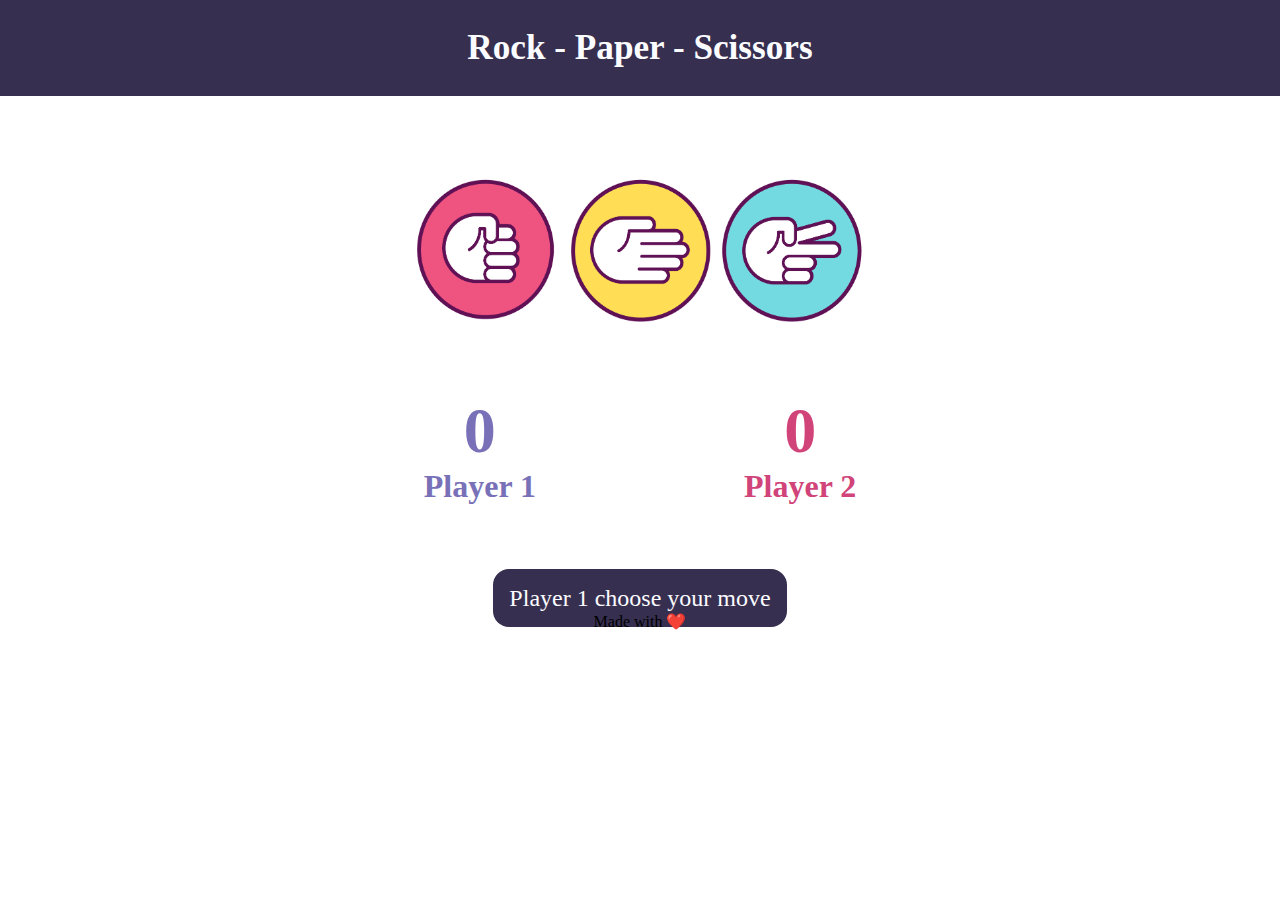
==== index.html @ 3a81cc21 "Update and rename game.html to index.html" ====
<!DOCTYPE html>
<html lang="en">

<head>
    <meta charset="UTF-8">
    <meta name="viewport" content="width=device-width, initial-scale=1.0">
    <title>Rock-Paper-Scissors</title>
    <link rel="stylesheet" href="https://cdnjs.cloudflare.com/ajax/libs/font-awesome/6.7.2/css/all.min.css" integrity="sha512-Evv84Mr4kqVGRNSgIGL/F/aIDqQb7xQ2vcrdIwxfjThSH8CSR7PBEakCr51Ck+w+/U6swU2Im1vVX0SVk9ABhg==" crossorigin="anonymous" referrerpolicy="no-referrer"
    />
    <link rel="stylesheet" href="game2.css">
</head>

<body>
    <h1>Rock - Paper - Scissors</h1>

    <div class="choices">
        <div class="choice" id="rock">
            <img src="rock.png" />
        </div>
        <div class="choice" id="paper">
            <img src="paper.png" />
        </div>
        <div class="choice" id="scissors">
            <img src="scissors.png" />
        </div>
    </div>

    <div class="score-board">
        <div class="score">
            <p id="player1score">0</p>
            <p id="para1"> Player 1 </p>
        </div>
        <div class="score">
            <p id="player2score">0</p>
            <p id="para2"> Player 2 </p>
        </div>
    </div>
    <div class="msg-cont">
        <p id="msg"> Player 1 choose your move</p>
    </div>
    <footer>
        <p>Made with ❤️</p>
    </footer>
    <script src="game2.js"></script>
</body>

</html>
---- game2.css ----
* {
    margin: 0;
    padding: 0;
    color: black;
    text-align: center;
    background-color: white;
}

h1 {
    color: #FBFCFF;
    background-color: #372f50;
    font-weight: 800;
    height: 6rem;
    line-height: 6rem;
    font-size: 2.2rem;
}

.choice {
    height: 200px;
    width: 200px;
    display: inline;
}

.choice:hover {
    opacity: 0.7;
    cursor: pointer;
}

img {
    height: 150px;
    width: 150px;
}

.choices {
    justify-content: center;
    margin-top: 5rem;
}

.score-board {
    display: flex;
    justify-content: center;
    align-items: center;
    font-size: 2rem;
    margin-top: 4rem;
    gap: 13rem;
}

#player1score,
#player2score {
    font-size: 4rem;
}

#player1score,
#para1 {
    color: #7871b8;
    font-weight: 700;
}

#player2score,
#para2 {
    color: #d14479;
    font-weight: 700;
}

.msg-cont {
    margin-top: 5rem;
}

#msg {
    color: #FBFCFF;
    background-color: #372f50;
    display: inline;
    font-size: 1.5rem;
    padding: 1rem;
    border-radius: 1rem;
}
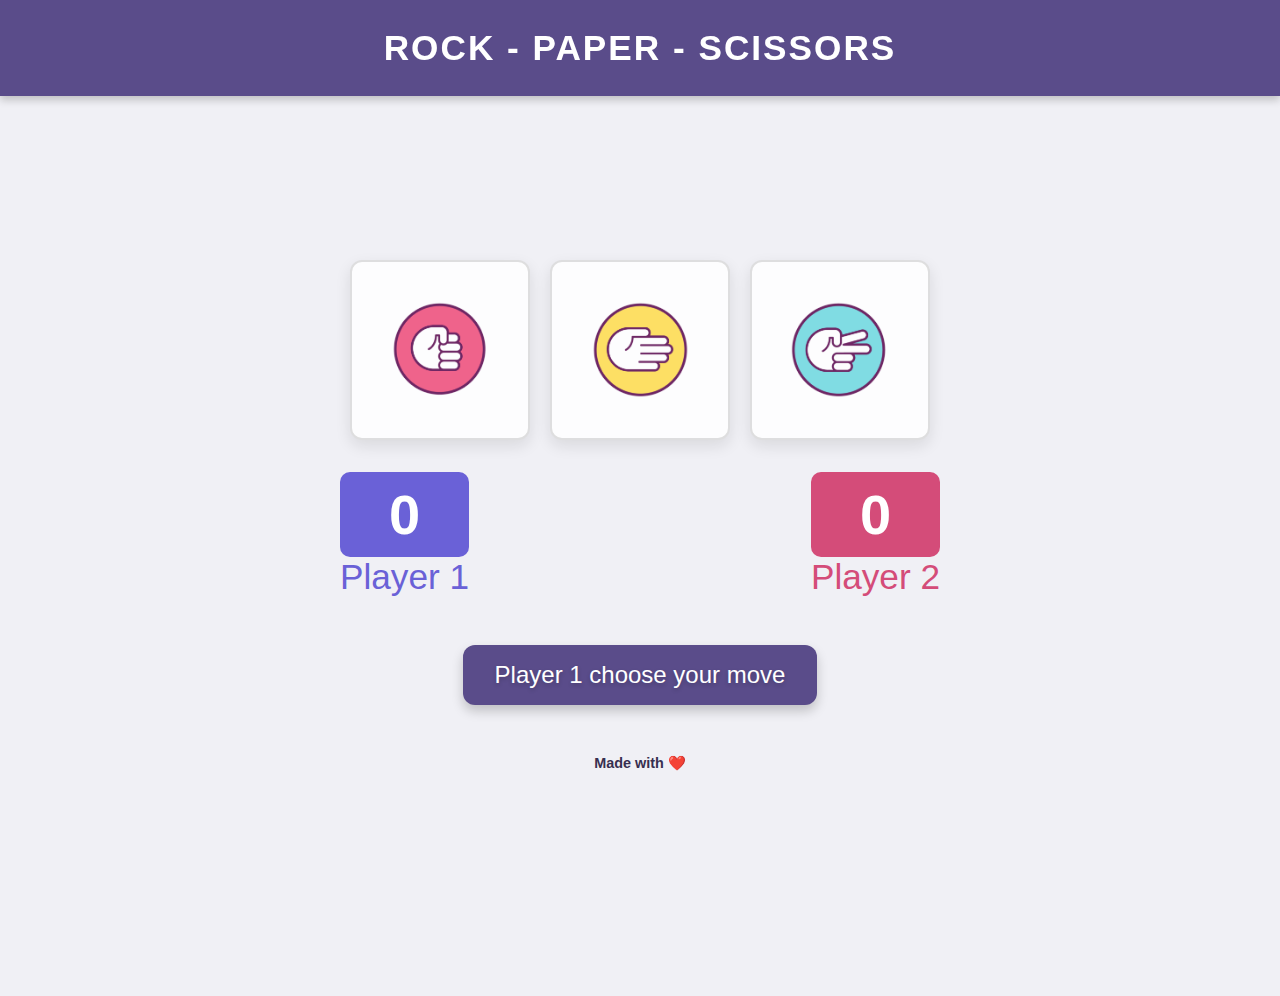
==== commit 616443ef: "Update index.html" ====
--- a/index.html
+++ b/index.html
@@ -7,7 +7,7 @@
     <title>Rock-Paper-Scissors</title>
     <link rel="stylesheet" href="https://cdnjs.cloudflare.com/ajax/libs/font-awesome/6.7.2/css/all.min.css" integrity="sha512-Evv84Mr4kqVGRNSgIGL/F/aIDqQb7xQ2vcrdIwxfjThSH8CSR7PBEakCr51Ck+w+/U6swU2Im1vVX0SVk9ABhg==" crossorigin="anonymous" referrerpolicy="no-referrer"
     />
-    <link rel="stylesheet" href="game2.css">
+    <link rel="stylesheet" href="style.css">
 </head>
 
 <body>
@@ -41,7 +41,7 @@
     <footer>
         <p>Made with ❤️</p>
     </footer>
-    <script src="game2.js"></script>
+    <script src="script.js"></script>
 </body>
 
 </html>
--- a/style.css
+++ b/style.css
@@ -0,0 +1,193 @@
+ * {
+     margin: 0;
+     padding: 0;
+     box-sizing: border-box;
+     font-family: 'Arial', sans-serif;
+     text-align: center;
+ }
+ 
+ body {
+     background-color: #f0f0f5;
+     color: #333;
+     display: flex;
+     flex-direction: column;
+     justify-content: flex-start;
+     align-items: center;
+     min-height: 100vh;
+     padding: 20px;
+     margin-top: 6rem;
+     overflow-x: hidden;
+ }
+ 
+ h1 {
+     color: #fff;
+     background-color: #5a4c8a;
+     font-weight: 800;
+     height: 6rem;
+     line-height: 6rem;
+     font-size: 2.2rem;
+     width: 100%;
+     margin: 0;
+     padding: 0;
+     position: fixed;
+     top: 0;
+     left: 0;
+     z-index: 10;
+     box-shadow: 0 4px 8px rgba(0, 0, 0, 0.2);
+     text-transform: uppercase;
+     letter-spacing: 2px;
+     animation: fadeInHeader 0.5s ease-out;
+ }
+ 
+ @keyframes fadeInHeader {
+     0% {
+         transform: translateY(-100%);
+     }
+     100% {
+         transform: translateY(0);
+     }
+ }
+ 
+ .choices {
+     display: flex;
+     justify-content: center;
+     flex-wrap: wrap;
+     gap: 20px;
+     margin-top: 5rem;
+     animation: fadeInChoices 1s ease-in-out;
+ }
+ 
+ .choice {
+     height: 180px;
+     width: 180px;
+     display: flex;
+     justify-content: center;
+     align-items: center;
+     margin-top: 4rem;
+     background-color: #fff;
+     border: 2px solid #ddd;
+     border-radius: 12px;
+     transition: transform 0.3s ease, box-shadow 0.3s ease, background-color 0.3s ease;
+     box-shadow: 0 6px 15px rgba(0, 0, 0, 0.1);
+     cursor: pointer;
+     padding: 10px;
+     opacity: 0.9;
+ }
+ 
+ .choice:hover {
+     transform: scale(1.1);
+     opacity: 1;
+     background-color: #5a4c8a;
+     color: white;
+     box-shadow: 0 8px 20px rgba(0, 0, 0, 0.15);
+ }
+ 
+ .choice img {
+     max-height: 100px;
+     max-width: 100px;
+     transition: transform 0.3s ease;
+ }
+ 
+ .choice:hover img {
+     transform: rotate(10deg);
+ }
+ 
+ .score-board {
+     display: flex;
+     justify-content: space-between;
+     align-items: center;
+     font-size: 2.2rem;
+     margin-top: 2rem;
+     width: 100%;
+     max-width: 600px;
+     gap: 20px;
+     animation: fadeInScoreboard 1.5s ease-out;
+ }
+ 
+ #player1score,
+ #player2score {
+     font-size: 3.5rem;
+     font-weight: bold;
+     color: #fff;
+     padding: 10px 20px;
+     border-radius: 10px;
+ }
+ 
+ #player1score {
+     background-color: #6a61d7;
+ }
+ 
+ #player2score {
+     background-color: #d44c79;
+ }
+ 
+ #para1 {
+     color: #6a61d7;
+ }
+ 
+ #para2 {
+     color: #d44c79;
+ }
+ 
+ .msg-cont {
+     margin-top: 3rem;
+     animation: fadeInMsg 2s ease-out;
+ }
+ 
+ #msg {
+     color: #fff;
+     background-color: #5a4c8a;
+     font-size: 1.5rem;
+     padding: 1rem 2rem;
+     border-radius: 12px;
+     display: inline-block;
+     box-shadow: 0 6px 12px rgba(0, 0, 0, 0.2);
+     text-shadow: 0 2px 4px rgba(0, 0, 0, 0.2);
+ }
+ 
+ footer {
+     margin-top: 50px;
+     font-size: 0.9rem;
+     font-weight: 600;
+     color: #372f50;
+ }
+ 
+ @media (max-width: 540px) {
+     h1 {
+         height: 10rem;
+         line-height: 5rem;
+     }
+ }
+ 
+ @keyframes fadeInChoices {
+     0% {
+         opacity: 0;
+         transform: translateY(20px);
+     }
+     100% {
+         opacity: 1;
+         transform: translateY(0);
+     }
+ }
+ 
+ @keyframes fadeInScoreboard {
+     0% {
+         opacity: 0;
+         transform: translateY(20px);
+     }
+     100% {
+         opacity: 1;
+         transform: translateY(0);
+     }
+ }
+ 
+ @keyframes fadeInMsg {
+     0% {
+         opacity: 0;
+         transform: translateY(30px);
+     }
+     100% {
+         opacity: 1;
+         transform: translateY(0);
+     }
+ }
